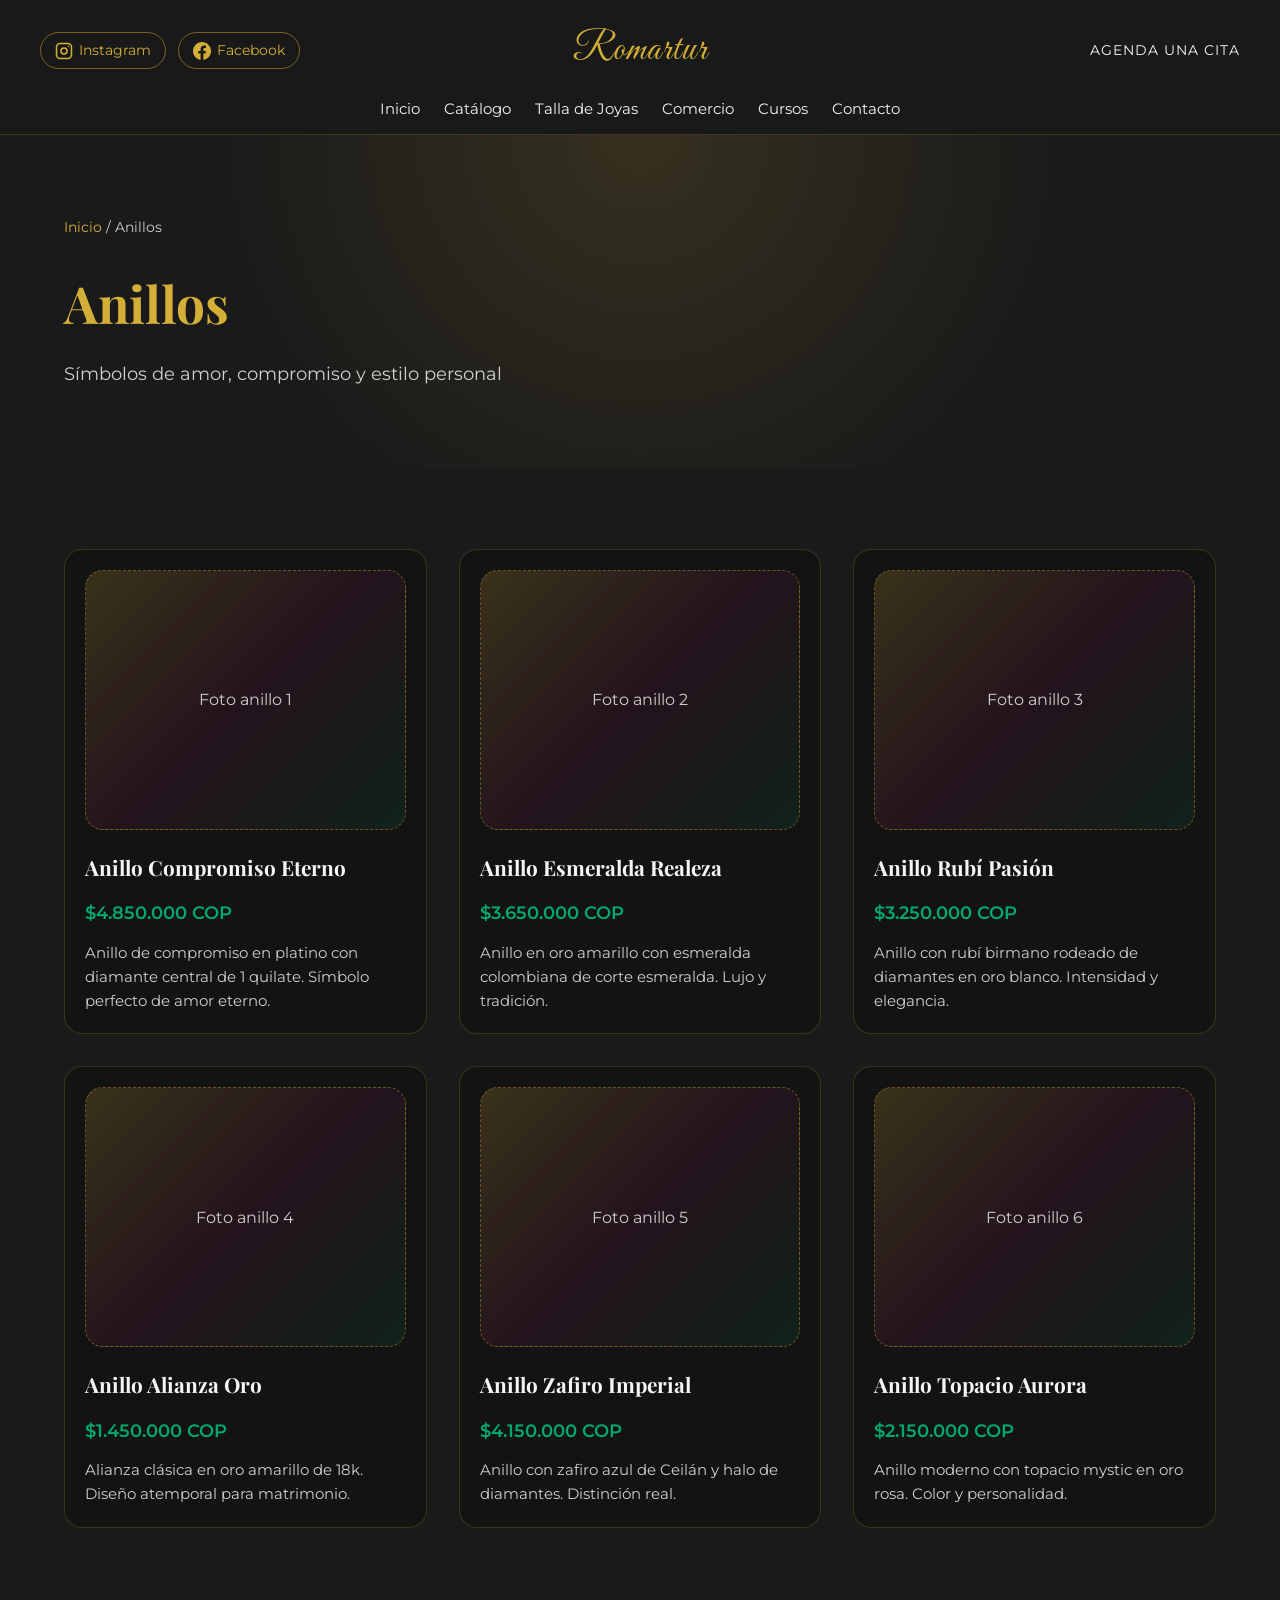
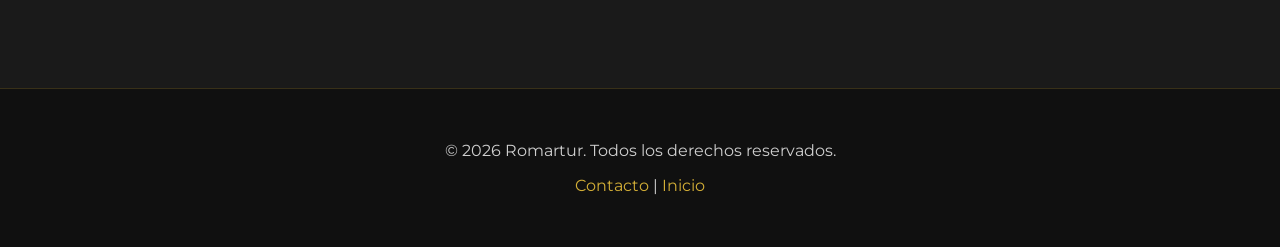
==== anillos.html @ c1fb9db3 "Initial commit: Romartur website with carousel, catalogs, and professional design" ====
<!DOCTYPE html>
<html lang="es">
<head>
  <meta charset="UTF-8" />
  <meta name="viewport" content="width=device-width, initial-scale=1.0" />
  <title>Anillos | Romartur</title>
  <link rel="preconnect" href="https://fonts.googleapis.com" />
  <link rel="preconnect" href="https://fonts.gstatic.com" crossorigin />
  <link
    href="https://fonts.googleapis.com/css2?family=Bebas+Neue&family=Great+Vibes&family=Montserrat:wght@300;400;500;600&family=Playfair+Display:wght@400;500;600;700&display=swap"
    rel="stylesheet"
  />
  <link rel="stylesheet" href="css/styles.css" />
</head>
<body>
  <header class="site-header">
    <div class="container header-content">
      <div class="header-top">
        <div class="header-actions">
          <div class="social-links">
            <a href="https://instagram.com/romartur" target="_blank" rel="noopener" aria-label="Instagram">
              <svg viewBox="0 0 24 24" fill="none" xmlns="http://www.w3.org/2000/svg">
                <rect x="2" y="2" width="20" height="20" rx="5" stroke="currentColor" stroke-width="2"/>
                <circle cx="12" cy="12" r="4" stroke="currentColor" stroke-width="2"/>
                <circle cx="18" cy="6" r="1" fill="currentColor"/>
              </svg>
              <span>Instagram</span>
            </a>
            <a href="https://facebook.com/romartur" target="_blank" rel="noopener" aria-label="Facebook">
              <svg viewBox="0 0 24 24" fill="none" xmlns="http://www.w3.org/2000/svg">
                <path d="M24 12C24 5.37258 18.6274 0 12 0C5.37258 0 0 5.37258 0 12C0 17.9895 4.3882 22.954 10.125 23.8542V15.4688H7.07812V12H10.125V9.35625C10.125 6.34875 11.9166 4.6875 14.6576 4.6875C15.9701 4.6875 17.3438 4.92188 17.3438 4.92188V7.875H15.8306C14.34 7.875 13.875 8.80008 13.875 9.75V12H17.2031L16.6711 15.4688H13.875V23.8542C19.6118 22.954 24 17.9895 24 12Z" fill="currentColor"/>
              </svg>
              <span>Facebook</span>
            </a>
          </div>
        </div>
        <div class="logo"><a href="index.html" style="color: inherit; text-decoration: none;">Romartur</a></div>
        <div class="header-utility">
          <a class="header-link" href="index.html#contacto">Agenda una cita</a>
        </div>
      </div>
      <nav class="nav">
        <button class="nav-toggle" aria-label="Abrir menú">☰</button>
        <ul class="nav-links">
          <li><a href="index.html#inicio">Inicio</a></li>
          <li><a href="index.html#coleccion">Catálogo</a></li>
          <li><a href="index.html#tallas">Talla de Joyas</a></li>
          <li><a href="index.html#comercio">Comercio</a></li>
          <li><a href="index.html#cursos">Cursos</a></li>
          <li><a href="index.html#contacto">Contacto</a></li>
        </ul>
      </nav>
    </div>
  </header>

  <main>
    <section class="section catalog-hero">
      <div class="container">
        <div class="breadcrumb">
          <a href="index.html">Inicio</a> / <span>Anillos</span>
        </div>
        <h1>Anillos</h1>
        <p class="catalog-intro">Símbolos de amor, compromiso y estilo personal</p>
      </div>
    </section>

    <section class="section">
      <div class="container">
        <div class="catalog-grid">
          <article class="catalog-item">
            <div class="catalog-image placeholder">Foto anillo 1</div>
            <div class="catalog-details">
              <h3>Anillo Compromiso Eterno</h3>
              <p class="catalog-price">$4.850.000 COP</p>
              <p class="catalog-legend">Anillo de compromiso en platino con diamante central de 1 quilate. Símbolo perfecto de amor eterno.</p>
            </div>
          </article>

          <article class="catalog-item">
            <div class="catalog-image placeholder">Foto anillo 2</div>
            <div class="catalog-details">
              <h3>Anillo Esmeralda Realeza</h3>
              <p class="catalog-price">$3.650.000 COP</p>
              <p class="catalog-legend">Anillo en oro amarillo con esmeralda colombiana de corte esmeralda. Lujo y tradición.</p>
            </div>
          </article>

          <article class="catalog-item">
            <div class="catalog-image placeholder">Foto anillo 3</div>
            <div class="catalog-details">
              <h3>Anillo Rubí Pasión</h3>
              <p class="catalog-price">$3.250.000 COP</p>
              <p class="catalog-legend">Anillo con rubí birmano rodeado de diamantes en oro blanco. Intensidad y elegancia.</p>
            </div>
          </article>

          <article class="catalog-item">
            <div class="catalog-image placeholder">Foto anillo 4</div>
            <div class="catalog-details">
              <h3>Anillo Alianza Oro</h3>
              <p class="catalog-price">$1.450.000 COP</p>
              <p class="catalog-legend">Alianza clásica en oro amarillo de 18k. Diseño atemporal para matrimonio.</p>
            </div>
          </article>

          <article class="catalog-item">
            <div class="catalog-image placeholder">Foto anillo 5</div>
            <div class="catalog-details">
              <h3>Anillo Zafiro Imperial</h3>
              <p class="catalog-price">$4.150.000 COP</p>
              <p class="catalog-legend">Anillo con zafiro azul de Ceilán y halo de diamantes. Distinción real.</p>
            </div>
          </article>

          <article class="catalog-item">
            <div class="catalog-image placeholder">Foto anillo 6</div>
            <div class="catalog-details">
              <h3>Anillo Topacio Aurora</h3>
              <p class="catalog-price">$2.150.000 COP</p>
              <p class="catalog-legend">Anillo moderno con topacio mystic en oro rosa. Color y personalidad.</p>
            </div>
          </article>
        </div>
      </div>
    </section>
  </main>

  <footer class="site-footer">
    <div class="container">
      <p>&copy; 2026 Romartur. Todos los derechos reservados.</p>
      <p><a href="index.html#contacto">Contacto</a> | <a href="index.html">Inicio</a></p>
    </div>
  </footer>

  <script src="js/main.js"></script>
</body>
</html>
---- css/styles.css ----
:root {
  --gold: #d4af37;
  --black: #1a1a1a;
  --charcoal: #101010;
  --emerald: #00a86b;
  --ruby: #9b1d64;
  --sapphire: #0f52ba;
  --pearl: #f5f5f5;
  --gold-light: rgba(212, 175, 55, 0.2);
  --white: #ffffff;
  --muted: #cfcfcf;
  --max-width: 1200px;
  --radius: 18px;
  --shadow: 0 20px 40px rgba(0, 0, 0, 0.35);
}

* {
  margin: 0;
  padding: 0;
  box-sizing: border-box;
}

body {
  font-family: "Montserrat", sans-serif;
  background: var(--black);
  color: var(--pearl);
  line-height: 1.7;
}

a {
  color: inherit;
  text-decoration: none;
}

img {
  max-width: 100%;
  display: block;
}

.container {
  max-width: var(--max-width);
  margin: 0 auto;
  padding: 0 24px;
}

.site-header {
  position: sticky;
  top: 0;
  z-index: 1000;
  background: rgba(26, 26, 26, 0.9);
  backdrop-filter: blur(10px);
  border-bottom: 1px solid rgba(212, 175, 55, 0.2);
}

.header-content {
  display: flex;
  flex-direction: column;
  align-items: stretch;
  padding: 18px 0 12px;
  gap: 12px;
}

.header-top {
  display: grid;
  grid-template-columns: 1fr auto 1fr;
  align-items: center;
  gap: 12px;
}

.header-actions {
  display: flex;
  align-items: center;
  gap: 16px;
}

.header-utility {
  display: flex;
  justify-content: flex-end;
}

.header-link {
  font-size: 0.85rem;
  letter-spacing: 1px;
  text-transform: uppercase;
  color: var(--pearl);
  border-bottom: 1px solid transparent;
  transition: color 0.3s, border-color 0.3s;
}

.header-link:hover {
  color: var(--gold);
  border-color: var(--gold);
}

.social-links {
  display: flex;
  gap: 12px;
  flex-wrap: wrap;
}

.social-links a {
  display: flex;
  align-items: center;
  gap: 6px;
  padding: 6px 14px;
  border-radius: 20px;
  border: 1px solid rgba(212, 175, 55, 0.5);
  color: var(--gold);
  font-size: 0.85rem;
  transition: background 0.3s, color 0.3s, transform 0.3s;
}

.social-links a svg {
  width: 18px;
  height: 18px;
}

.social-links a:hover {
  background: var(--gold);
  color: var(--black);
  transform: translateY(-2px);
}

.logo {
  font-family: "Great Vibes", cursive;
  font-size: 2.4rem;
  letter-spacing: 1px;
  color: var(--gold);
  text-align: center;
}

.nav {
  position: relative;
}

.nav-toggle {
  display: none;
  background: none;
  border: 1px solid var(--gold);
  color: var(--gold);
  padding: 6px 12px;
  border-radius: 8px;
  font-size: 1.2rem;
}

@media (max-width: 980px) {
  .header-top {
    grid-template-columns: 1fr;
    text-align: center;
  }

  .header-actions,
  .header-utility {
    justify-content: center;
  }
}

.nav-links {
  list-style: none;
  display: flex;
  gap: 24px;
  align-items: center;
  justify-content: center;
  flex-wrap: wrap;
}

.nav-links a {
  font-size: 0.95rem;
  color: var(--pearl);
  transition: color 0.3s;
  font-family: "Montserrat", sans-serif;
}

.nav-links a:hover {
  color: var(--gold);
}

.hero {
  padding: 90px 0;
  background: radial-gradient(circle at top left, rgba(212, 175, 55, 0.2), transparent 60%),
    radial-gradient(circle at 70% 30%, rgba(155, 29, 100, 0.18), transparent 55%),
    radial-gradient(circle at bottom right, rgba(0, 168, 107, 0.15), transparent 65%);
}

.hero-content {
  display: grid;
  grid-template-columns: repeat(auto-fit, minmax(280px, 1fr));
  gap: 40px;
  align-items: center;
}

.hero-text h1 {
  font-family: "Playfair Display", serif;
  font-size: clamp(2.6rem, 3.2vw, 3.8rem);
  margin-bottom: 16px;
}

h2,
h3 {
  font-family: "Playfair Display", serif;
}

.eyebrow {
  text-transform: uppercase;
  color: var(--gold);
  letter-spacing: 5px;
  font-size: 0.85rem;
  font-weight: 600;
  margin-bottom: 12px;
}

.hero-actions {
  margin-top: 24px;
  display: flex;
  flex-wrap: wrap;
  gap: 16px;
}

.hero-note {
  margin-top: 16px;
  color: var(--muted);
  font-size: 0.95rem;
}

.product-card h3 {
  font-size: 1.2rem;
}

.carousel {
  position: relative;
  overflow: hidden;
  border-radius: var(--radius);
  aspect-ratio: 4 / 3;
}

.carousel-track {
  display: flex;
  transition: transform 0.5s ease-in-out;
  height: 100%;
}

.carousel-slide {
  min-width: 100%;
  height: 100%;
  display: none;
}

.carousel-slide.active {
  display: flex;
}

.carousel-btn {
  position: absolute;
  top: 50%;
  transform: translateY(-50%);
  background: rgba(212, 175, 55, 0.9);
  color: var(--black);
  border: none;
  font-size: 2.5rem;
  padding: 8px 16px;
  cursor: pointer;
  transition: background 0.3s, transform 0.3s;
  border-radius: 6px;
  z-index: 10;
}

.carousel-btn:hover {
  background: var(--gold);
  transform: translateY(-50%) scale(1.1);
}

.carousel-prev {
  left: 12px;
}

.carousel-next {
  right: 12px;
}

.carousel-indicators {
  position: absolute;
  bottom: 16px;
  left: 50%;
  transform: translateX(-50%);
  display: flex;
  gap: 10px;
  z-index: 10;
}

.indicator {
  width: 12px;
  height: 12px;
  border-radius: 50%;
  background: rgba(245, 245, 245, 0.5);
  cursor: pointer;
  transition: background 0.3s, transform 0.3s;
}

.indicator.active {
  background: var(--gold);
  transform: scale(1.3);
}

.indicator:hover {
  background: rgba(212, 175, 55, 0.8);
}

.featured-section {
  background: var(--black);
  padding: 80px 0;
}

.section-header.centered {
  text-align: center;
  margin-bottom: 60px;
}

.section-header.centered h2 {
  font-family: "Playfair Display", serif;
  font-size: clamp(2.2rem, 3vw, 3rem);
  margin-bottom: 20px;
  color: var(--pearl);
}

.divider {
  width: 120px;
  height: 2px;
  background: var(--gold);
  margin: 0 auto;
}

.categories-grid {
  display: grid;
  grid-template-columns: repeat(auto-fit, minmax(140px, 1fr));
  gap: 40px;
  max-width: 900px;
  margin: 0 auto;
}

.category-item {
  display: flex;
  flex-direction: column;
  align-items: center;
  gap: 16px;
  transition: transform 0.3s;
  text-decoration: none;
  color: inherit;
}

.category-item:hover {
  transform: translateY(-6px);
}

.catalog-hero {
  padding: 60px 0 40px;
  background: radial-gradient(circle at top center, rgba(212, 175, 55, 0.15), transparent 60%);
}

.breadcrumb {
  font-size: 0.9rem;
  margin-bottom: 20px;
  color: var(--muted);
}

.breadcrumb a {
  color: var(--gold);
  text-decoration: none;
  transition: color 0.3s;
}

.breadcrumb a:hover {
  color: var(--pearl);
}

.catalog-hero h1 {
  font-family: "Playfair Display", serif;
  font-size: clamp(2.5rem, 4vw, 3.5rem);
  margin-bottom: 12px;
  color: var(--gold);
}

.catalog-intro {
  font-size: 1.1rem;
  color: var(--muted);
}

.catalog-grid {
  display: grid;
  grid-template-columns: repeat(auto-fill, minmax(280px, 1fr));
  gap: 32px;
}

.catalog-item {
  display: grid;
  gap: 20px;
  padding: 20px;
  border-radius: var(--radius);
  border: 1px solid rgba(212, 175, 55, 0.2);
  background: rgba(16, 16, 16, 0.6);
  transition: transform 0.3s, border-color 0.3s, box-shadow 0.3s;
}

.catalog-item:hover {
  transform: translateY(-6px);
  border-color: rgba(212, 175, 55, 0.5);
  box-shadow: var(--shadow);
}

.catalog-image {
  min-height: 280px;
  border-radius: 12px;
}

.catalog-details {
  display: grid;
  gap: 12px;
}

.catalog-details h3 {
  font-size: 1.3rem;
  color: var(--pearl);
}

.catalog-price {
  font-size: 1.15rem;
  font-weight: 600;
  color: var(--emerald);
}

.catalog-legend {
  font-size: 0.95rem;
  line-height: 1.6;
  color: var(--muted);
}

.site-footer {
  background: var(--charcoal);
  padding: 40px 0;
  text-align: center;
  border-top: 1px solid rgba(212, 175, 55, 0.2);
  margin-top: 80px;
}

.site-footer p {
  margin: 8px 0;
  color: var(--muted);
}

.site-footer a {
  color: var(--gold);
  text-decoration: none;
  transition: color 0.3s;
}

.site-footer a:hover {
  color: var(--pearl);
}

.category-icon {
  width: 100px;
  height: 100px;
  display: flex;
  align-items: center;
  justify-content: center;
  background: linear-gradient(135deg, rgba(212, 175, 55, 0.15), rgba(155, 29, 100, 0.1), rgba(0, 168, 107, 0.08));
  border-radius: 50%;
  border: 1px solid rgba(212, 175, 55, 0.3);
  transition: background 0.3s, border-color 0.3s;
}

.category-icon svg {
  width: 60%;
  height: 60%;
  color: var(--gold);
  transition: color 0.3s, transform 0.3s;
}

.category-item:hover .category-icon {
  background: linear-gradient(135deg, rgba(212, 175, 55, 0.25), rgba(155, 29, 100, 0.2));
  border-color: rgba(212, 175, 55, 0.6);
}

.category-item:hover .category-icon svg {
  color: var(--pearl);
  transform: scale(1.1);
}

.category-name {
  font-size: 0.85rem;
  letter-spacing: 3px;
  color: var(--pearl);
  text-align: center;
  font-weight: 500;
}

.btn {
  padding: 12px 28px;
  border-radius: 30px;
  font-weight: 600;
  display: inline-block;
  transition: transform 0.3s, box-shadow 0.3s, background 0.3s;
  font-family: "Montserrat", sans-serif;
}

.btn-primary {
  background: linear-gradient(135deg, var(--emerald), #00c578);
  color: var(--black);
  box-shadow: 0 10px 25px rgba(0, 168, 107, 0.35);
}

.btn-primary:hover {
  background: linear-gradient(135deg, #00c578, var(--emerald));
  box-shadow: 0 14px 30px rgba(0, 168, 107, 0.45);
}

.btn-secondary {
  border: 2px solid var(--gold);
  color: var(--gold);
  background: transparent;
}

.btn-secondary:hover {
  background: var(--gold);
  color: var(--black);
  box-shadow: 0 10px 25px rgba(212, 175, 55, 0.35);
}

.btn:hover {
  transform: translateY(-2px);
}

.section {
  padding: 80px 0;
}

.section.dark {
  background: linear-gradient(135deg, rgba(15, 82, 186, 0.08), transparent),
    var(--charcoal);
  border-top: 1px solid rgba(212, 175, 55, 0.08);
  border-bottom: 1px solid rgba(212, 175, 55, 0.08);
}

.section-header {
  margin-bottom: 40px;
}

.section-header h2 {
  font-family: "Playfair Display", serif;
  font-size: clamp(2rem, 2.6vw, 2.8rem);
  margin-bottom: 12px;
}

.section-header p {
  color: var(--muted);
  max-width: 620px;
}

.section-header p strong {
  color: var(--gold);
}

.grid {
  display: grid;
  gap: 20px;
}

.cards {
  grid-template-columns: repeat(auto-fit, minmax(180px, 1fr));
}

.card {
  height: 200px;
  border-radius: var(--radius);
  border: 1px solid rgba(212, 175, 55, 0.35);
  box-shadow: var(--shadow);
}

.placeholder {
  display: flex;
  align-items: center;
  justify-content: center;
  color: var(--muted);
  background: linear-gradient(135deg, rgba(212, 175, 55, 0.2), rgba(155, 29, 100, 0.12), rgba(0, 168, 107, 0.1));
  border-radius: var(--radius);
  border: 1px dashed rgba(212, 175, 55, 0.4);
  min-height: 260px;
  text-align: center;
  padding: 20px;
}

.split {
  display: grid;
  grid-template-columns: repeat(auto-fit, minmax(280px, 1fr));
  gap: 40px;
  align-items: center;
}

.list {
  margin-top: 20px;
  list-style: none;
  display: grid;
  gap: 12px;
}

.list li::before {
  content: "✦";
  color: var(--gold);
  margin-right: 10px;
}

.tall-placeholder,
.commerce-placeholder {
  min-height: 320px;
}

.stats {
  margin-top: 24px;
  display: grid;
  gap: 16px;
  grid-template-columns: repeat(auto-fit, minmax(140px, 1fr));
}

.stats h3 {
  font-size: 1.8rem;
  color: var(--sapphire);
}

.course-cards {
  grid-template-columns: repeat(auto-fit, minmax(220px, 1fr));
}

.product-grid {
  grid-template-columns: repeat(auto-fit, minmax(220px, 1fr));
}

.product-card {
  display: grid;
  gap: 16px;
  padding: 18px;
  border-radius: var(--radius);
  border: 1px solid rgba(212, 175, 55, 0.2);
  background: rgba(16, 16, 16, 0.7);
  box-shadow: var(--shadow);
  transition: transform 0.3s, border-color 0.3s;
}

.product-card:hover {
  transform: translateY(-4px);
  border-color: rgba(212, 175, 55, 0.6);
}

.product-image {
  min-height: 220px;
}

.product-info {
  display: grid;
  gap: 6px;
}

.product-type {
  font-size: 0.8rem;
  letter-spacing: 2px;
  text-transform: uppercase;
  background: linear-gradient(90deg, var(--ruby), var(--sapphire));
  -webkit-background-clip: text;
  -webkit-text-fill-color: transparent;
  background-clip: text;
}

.product-price {
  font-size: 1.05rem;
  color: var(--emerald);
  font-weight: 600;
}

.course {
  padding: 24px;
  border-radius: var(--radius);
  border: 1px solid rgba(212, 175, 55, 0.2);
  background: rgba(16, 16, 16, 0.7);
  box-shadow: var(--shadow);
}

.contact {
  display: grid;
  grid-template-columns: repeat(auto-fit, minmax(260px, 1fr));
  gap: 40px;
  align-items: start;
}

.contact-form {
  display: grid;
  gap: 16px;
}

.form-status {
  color: var(--gold-light);
  font-size: 0.9rem;
}

.contact-form input,
.contact-form textarea {
  background: rgba(16, 16, 16, 0.6);
  border: 1px solid rgba(212, 175, 55, 0.3);
  border-radius: 10px;
  padding: 12px 16px;
  color: var(--pearl);
}

.contact-form input:focus,
.contact-form textarea:focus {
  outline: 1px solid var(--gold);
}

.site-footer {
  padding: 40px 0;
  border-top: 1px solid rgba(212, 175, 55, 0.2);
}

.footer-content {
  display: grid;
  grid-template-columns: repeat(auto-fit, minmax(240px, 1fr));
  gap: 20px;
}

@media (max-width: 768px) {
  .nav-toggle {
    display: inline-flex;
  }

  .nav-links {
    position: absolute;
    right: 0;
    top: 120%;
    background: var(--charcoal);
    flex-direction: column;
    padding: 20px;
    border-radius: 12px;
    border: 1px solid rgba(212, 175, 55, 0.3);
    display: none;
  }

  .nav-links.active {
    display: flex;
  }
}
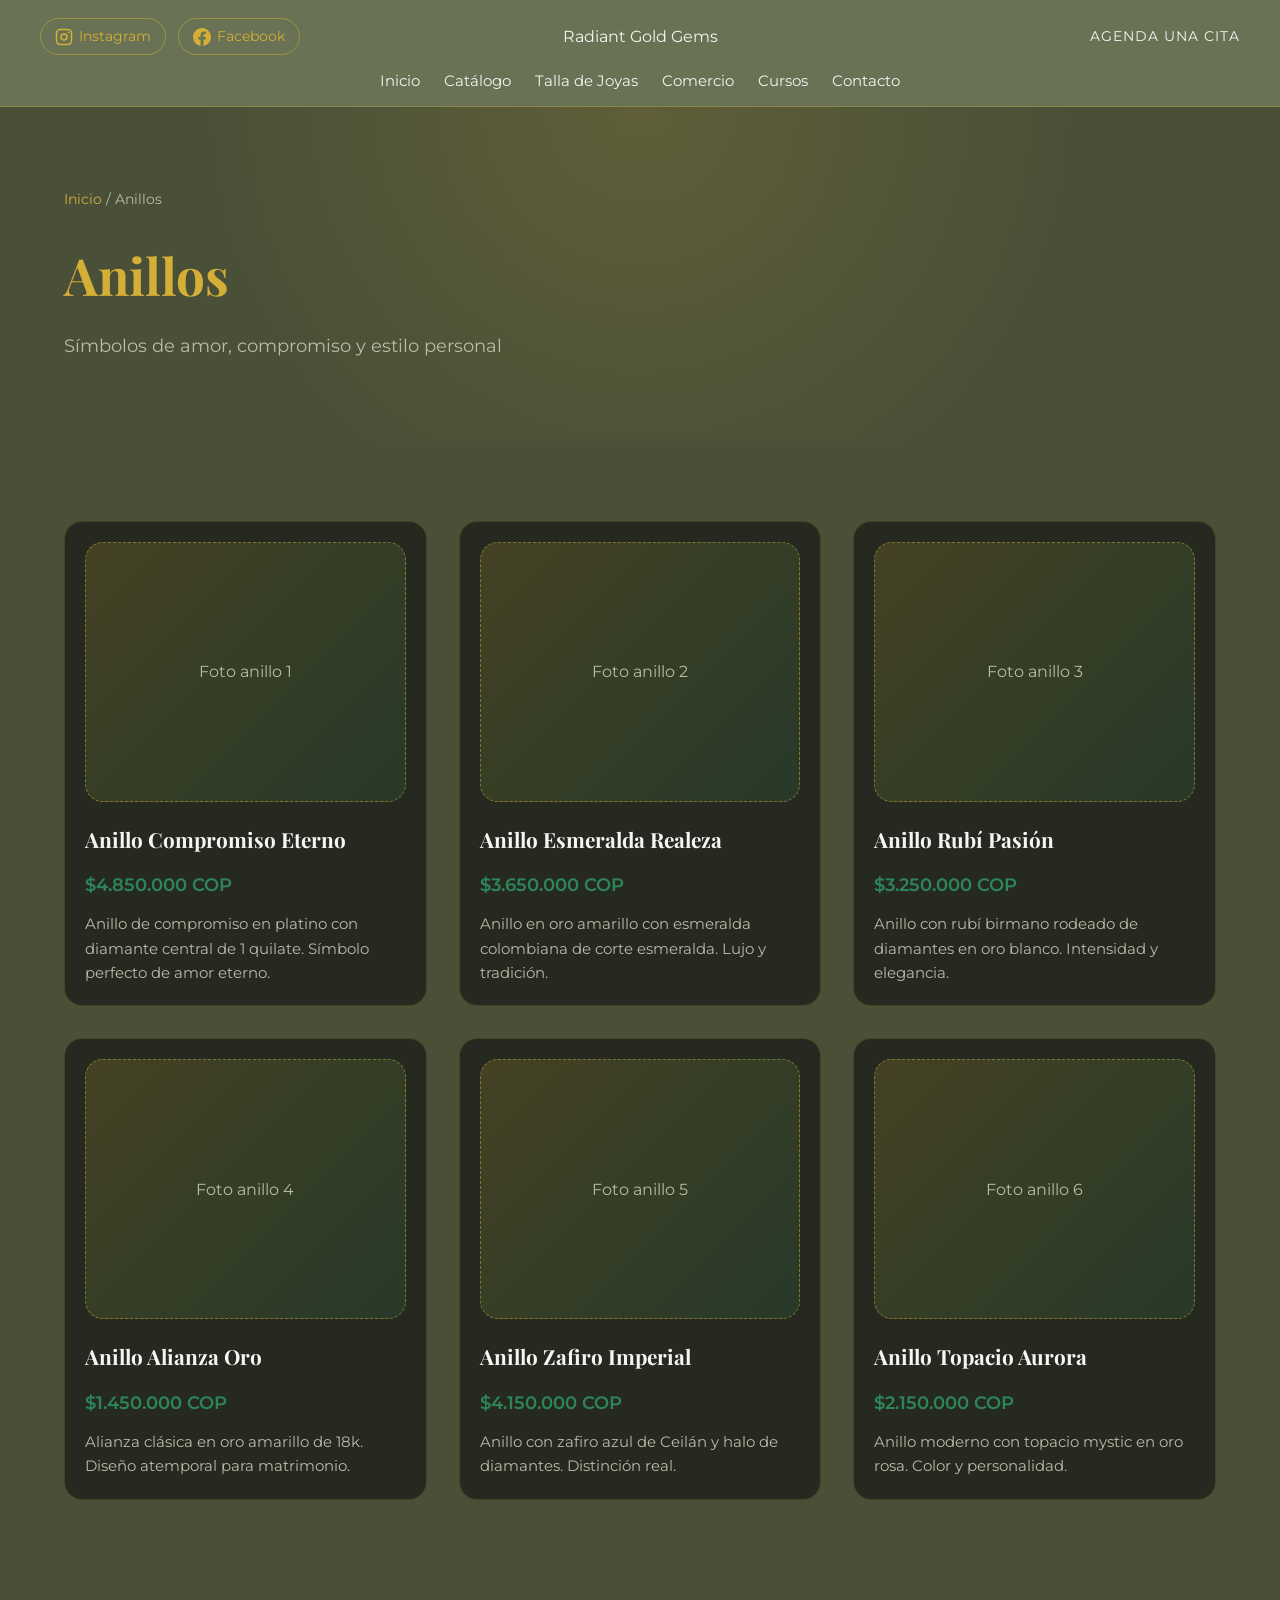
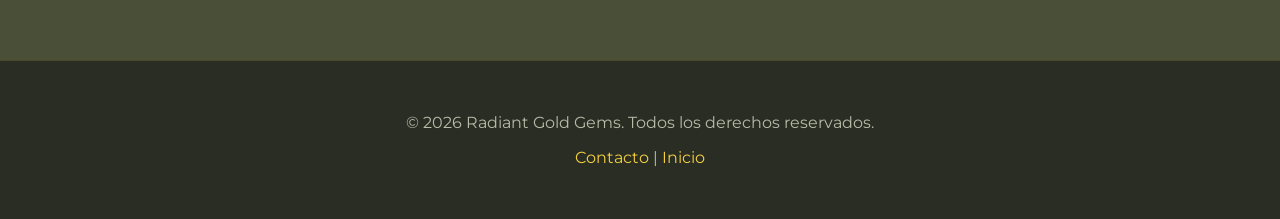
==== commit 71420d02: "Update brand name and WhatsApp contact" ====
--- a/anillos.html
+++ b/anillos.html
@@ -3,7 +3,7 @@
 <head>
   <meta charset="UTF-8" />
   <meta name="viewport" content="width=device-width, initial-scale=1.0" />
-  <title>Anillos | Romartur</title>
+  <title>Anillos | Radiant Gold Gems</title>
   <link rel="preconnect" href="https://fonts.googleapis.com" />
   <link rel="preconnect" href="https://fonts.gstatic.com" crossorigin />
   <link
@@ -34,7 +34,7 @@
             </a>
           </div>
         </div>
-        <div class="logo"><a href="index.html" style="color: inherit; text-decoration: none;">Romartur</a></div>
+        <div class="logo"><a href="index.html" style="color: inherit; text-decoration: none;">Radiant Gold Gems</a></div>
         <div class="header-utility">
           <a class="header-link" href="index.html#contacto">Agenda una cita</a>
         </div>
@@ -127,7 +127,7 @@
 
   <footer class="site-footer">
     <div class="container">
-      <p>&copy; 2026 Romartur. Todos los derechos reservados.</p>
+      <p>&copy; 2026 Radiant Gold Gems. Todos los derechos reservados.</p>
       <p><a href="index.html#contacto">Contacto</a> | <a href="index.html">Inicio</a></p>
     </div>
   </footer>
--- a/css/styles.css
+++ b/css/styles.css
@@ -1,14 +1,17 @@
 :root {
   --gold: #d4af37;
+  --gold-bright: #f4d03f;
+  --olive: #6B7456;
+  --olive-dark: #4a5038;
+  --olive-light: #8a9370;
+  --emerald: #2d8659;
+  --emerald-bright: #3da872;
   --black: #1a1a1a;
-  --charcoal: #101010;
-  --emerald: #00a86b;
-  --ruby: #9b1d64;
-  --sapphire: #0f52ba;
+  --charcoal: #2a2d24;
   --pearl: #f5f5f5;
   --gold-light: rgba(212, 175, 55, 0.2);
   --white: #ffffff;
-  --muted: #cfcfcf;
+  --muted: #b8bba8;
   --max-width: 1200px;
   --radius: 18px;
   --shadow: 0 20px 40px rgba(0, 0, 0, 0.35);
@@ -20,9 +23,19 @@
   box-sizing: border-box;
 }
 
+html {
+  scroll-behavior: smooth;
+}
+
+@media (prefers-reduced-motion: reduce) {
+  html {
+    scroll-behavior: auto;
+  }
+}
+
 body {
   font-family: "Montserrat", sans-serif;
-  background: var(--black);
+  background: var(--olive-dark);
   color: var(--pearl);
   line-height: 1.7;
 }
@@ -47,9 +60,9 @@
   position: sticky;
   top: 0;
   z-index: 1000;
-  background: rgba(26, 26, 26, 0.9);
+  background: rgba(107, 116, 86, 0.95);
   backdrop-filter: blur(10px);
-  border-bottom: 1px solid rgba(212, 175, 55, 0.2);
+  border-bottom: 1px solid rgba(212, 175, 55, 0.3);
 }
 
 .header-content {
@@ -122,11 +135,35 @@
 }
 
 .logo {
+  display: flex;
+  align-items: center;
+  justify-content: center;
+  gap: 8px;
+  text-align: center;
+}
+
+.logo-diamond {
+  width: 28px;
+  height: 28px;
+}
+
+.logo-text {
+  font-size: 1.8rem;
+  letter-spacing: 2px;
+  color: var(--gold-bright);
+  font-weight: 600;
+}
+
+.logo-r {
   font-family: "Great Vibes", cursive;
   font-size: 2.4rem;
-  letter-spacing: 1px;
-  color: var(--gold);
-  text-align: center;
+  margin-right: -4px;
+}
+
+.logo-rest {
+  font-family: "Playfair Display", serif;
+  font-weight: 700;
+  letter-spacing: 3px;
 }
 
 .nav {
@@ -177,9 +214,9 @@
 
 .hero {
   padding: 90px 0;
-  background: radial-gradient(circle at top left, rgba(212, 175, 55, 0.2), transparent 60%),
-    radial-gradient(circle at 70% 30%, rgba(155, 29, 100, 0.18), transparent 55%),
-    radial-gradient(circle at bottom right, rgba(0, 168, 107, 0.15), transparent 65%);
+  background: radial-gradient(circle at top left, rgba(244, 208, 63, 0.15), transparent 60%),
+    radial-gradient(circle at 70% 30%, rgba(45, 134, 89, 0.18), transparent 55%),
+    linear-gradient(135deg, rgba(107, 116, 86, 0.3), transparent);
 }
 
 .hero-content {
@@ -220,6 +257,16 @@
   margin-top: 16px;
   color: var(--muted);
   font-size: 0.95rem;
+}
+
+.hero-trust {
+  margin-top: 20px;
+  color: var(--gold-bright);
+  font-size: 0.85rem;
+  text-align: center;
+  font-weight: 500;
+  letter-spacing: 1px;
+  opacity: 0.9;
 }
 
 .product-card h3 {
@@ -462,9 +509,9 @@
   display: flex;
   align-items: center;
   justify-content: center;
-  background: linear-gradient(135deg, rgba(212, 175, 55, 0.15), rgba(155, 29, 100, 0.1), rgba(0, 168, 107, 0.08));
+  background: linear-gradient(135deg, rgba(244, 208, 63, 0.2), rgba(45, 134, 89, 0.15));
   border-radius: 50%;
-  border: 1px solid rgba(212, 175, 55, 0.3);
+  border: 1px solid rgba(244, 208, 63, 0.35);
   transition: background 0.3s, border-color 0.3s;
 }
 
@@ -476,8 +523,8 @@
 }
 
 .category-item:hover .category-icon {
-  background: linear-gradient(135deg, rgba(212, 175, 55, 0.25), rgba(155, 29, 100, 0.2));
-  border-color: rgba(212, 175, 55, 0.6);
+  background: linear-gradient(135deg, rgba(244, 208, 63, 0.3), rgba(45, 134, 89, 0.25));
+  border-color: rgba(244, 208, 63, 0.7);
 }
 
 .category-item:hover .category-icon svg {
@@ -503,26 +550,28 @@
 }
 
 .btn-primary {
-  background: linear-gradient(135deg, var(--emerald), #00c578);
-  color: var(--black);
-  box-shadow: 0 10px 25px rgba(0, 168, 107, 0.35);
+  background: linear-gradient(135deg, var(--emerald-bright), var(--emerald));
+  color: var(--white);
+  box-shadow: 0 10px 25px rgba(45, 134, 89, 0.35);
 }
 
 .btn-primary:hover {
-  background: linear-gradient(135deg, #00c578, var(--emerald));
-  box-shadow: 0 14px 30px rgba(0, 168, 107, 0.45);
+  background: linear-gradient(135deg, var(--emerald), var(--emerald-bright));
+  box-shadow: 0 14px 30px rgba(45, 134, 89, 0.45);
+  transform: translateY(-2px);
 }
 
 .btn-secondary {
-  border: 2px solid var(--gold);
-  color: var(--gold);
+  border: 2px solid var(--gold-bright);
+  color: var(--gold-bright);
   background: transparent;
 }
 
 .btn-secondary:hover {
-  background: var(--gold);
-  color: var(--black);
-  box-shadow: 0 10px 25px rgba(212, 175, 55, 0.35);
+  background: var(--gold-bright);
+  color: var(--olive-dark);
+  box-shadow: 0 10px 25px rgba(244, 208, 63, 0.35);
+  transform: translateY(-2px);
 }
 
 .btn:hover {
@@ -534,10 +583,10 @@
 }
 
 .section.dark {
-  background: linear-gradient(135deg, rgba(15, 82, 186, 0.08), transparent),
-    var(--charcoal);
-  border-top: 1px solid rgba(212, 175, 55, 0.08);
-  border-bottom: 1px solid rgba(212, 175, 55, 0.08);
+  background: linear-gradient(135deg, rgba(45, 134, 89, 0.12), transparent),
+    var(--olive);
+  border-top: 1px solid rgba(244, 208, 63, 0.15);
+  border-bottom: 1px solid rgba(244, 208, 63, 0.15);
 }
 
 .section-header {
@@ -580,9 +629,9 @@
   align-items: center;
   justify-content: center;
   color: var(--muted);
-  background: linear-gradient(135deg, rgba(212, 175, 55, 0.2), rgba(155, 29, 100, 0.12), rgba(0, 168, 107, 0.1));
+  background: linear-gradient(135deg, rgba(244, 208, 63, 0.15), rgba(45, 134, 89, 0.18));
   border-radius: var(--radius);
-  border: 1px dashed rgba(212, 175, 55, 0.4);
+  border: 1px dashed rgba(244, 208, 63, 0.4);
   min-height: 260px;
   text-align: center;
   padding: 20px;
@@ -638,15 +687,15 @@
   gap: 16px;
   padding: 18px;
   border-radius: var(--radius);
-  border: 1px solid rgba(212, 175, 55, 0.2);
-  background: rgba(16, 16, 16, 0.7);
+  border: 1px solid rgba(244, 208, 63, 0.25);
+  background: rgba(74, 80, 56, 0.6);
   box-shadow: var(--shadow);
   transition: transform 0.3s, border-color 0.3s;
 }
 
 .product-card:hover {
   transform: translateY(-4px);
-  border-color: rgba(212, 175, 55, 0.6);
+  border-color: rgba(244, 208, 63, 0.7);
 }
 
 .product-image {
@@ -662,23 +711,20 @@
   font-size: 0.8rem;
   letter-spacing: 2px;
   text-transform: uppercase;
-  background: linear-gradient(90deg, var(--ruby), var(--sapphire));
-  -webkit-background-clip: text;
-  -webkit-text-fill-color: transparent;
-  background-clip: text;
+  color: var(--emerald-bright);
 }
 
 .product-price {
   font-size: 1.05rem;
-  color: var(--emerald);
+  color: var(--gold-bright);
   font-weight: 600;
 }
 
 .course {
   padding: 24px;
   border-radius: var(--radius);
-  border: 1px solid rgba(212, 175, 55, 0.2);
-  background: rgba(16, 16, 16, 0.7);
+  border: 1px solid rgba(244, 208, 63, 0.25);
+  background: rgba(74, 80, 56, 0.6);
   box-shadow: var(--shadow);
 }
 
@@ -699,13 +745,115 @@
   font-size: 0.9rem;
 }
 
+.contact-info {
+  margin-top: 20px;
+  padding: 16px;
+  border-left: 3px solid var(--gold-bright);
+  background: rgba(74, 80, 56, 0.3);
+  border-radius: 8px;
+}
+
+.contact-info p {
+  margin: 8px 0;
+  font-size: 0.95rem;
+}
+
+.contact-info a {
+  color: var(--gold-bright);
+  text-decoration: none;
+  transition: color 0.3s;
+}
+
+.contact-info a:hover {
+  color: var(--emerald-bright);
+  text-decoration: underline;
+}
+
+.site-footer a {
+  color: var(--gold-bright);
+  text-decoration: none;
+  transition: color 0.3s;
+}
+
+.site-footer a:hover {
+  color: var(--emerald-bright);
+}
+
+.map-container {
+  margin-top: 24px;
+  border-radius: var(--radius);
+  overflow: hidden;
+  border: 2px solid rgba(244, 208, 63, 0.3);
+  box-shadow: var(--shadow);
+}
+
+.map-container iframe {
+  display: block;
+}
+
+.whatsapp-float {
+  position: fixed;
+  bottom: 24px;
+  right: 24px;
+  width: 60px;
+  height: 60px;
+  background: #25D366;
+  border-radius: 50%;
+  display: flex;
+  align-items: center;
+  justify-content: center;
+  box-shadow: 0 4px 12px rgba(37, 211, 102, 0.4);
+  z-index: 9999;
+  transition: transform 0.3s, box-shadow 0.3s;
+  animation: pulse-whatsapp 2s infinite;
+  will-change: transform;
+}
+
+.whatsapp-float:hover {
+  transform: scale(1.1);
+  box-shadow: 0 6px 20px rgba(37, 211, 102, 0.6);
+}
+
+.whatsapp-float svg {
+  width: 36px;
+  height: 36px;
+}
+
+@keyframes pulse-whatsapp {
+  0%, 100% {
+    box-shadow: 0 4px 12px rgba(37, 211, 102, 0.4);
+  }
+  50% {
+    box-shadow: 0 4px 20px rgba(37, 211, 102, 0.7);
+  }
+}
+
+@media (prefers-reduced-motion: reduce) {
+  .whatsapp-float {
+    animation: none;
+  }
+  
+  * {
+    animation-duration: 0.01ms !important;
+    animation-iteration-count: 1 !important;
+    transition-duration: 0.01ms !important;
+  }
+}
+
 .contact-form input,
 .contact-form textarea {
-  background: rgba(16, 16, 16, 0.6);
-  border: 1px solid rgba(212, 175, 55, 0.3);
+  background: rgba(74, 80, 56, 0.5);
+  border: 1px solid rgba(244, 208, 63, 0.35);
   border-radius: 10px;
   padding: 12px 16px;
   color: var(--pearl);
+}
+
+.contact-form input:focus,
+.contact-form textarea:focus {
+  outline: none;
+  border-color: var(--gold-bright);
+  box-shadow: 0 0 0 3px rgba(244, 208, 63, 0.15);
 }
 
 .contact-form input:focus,
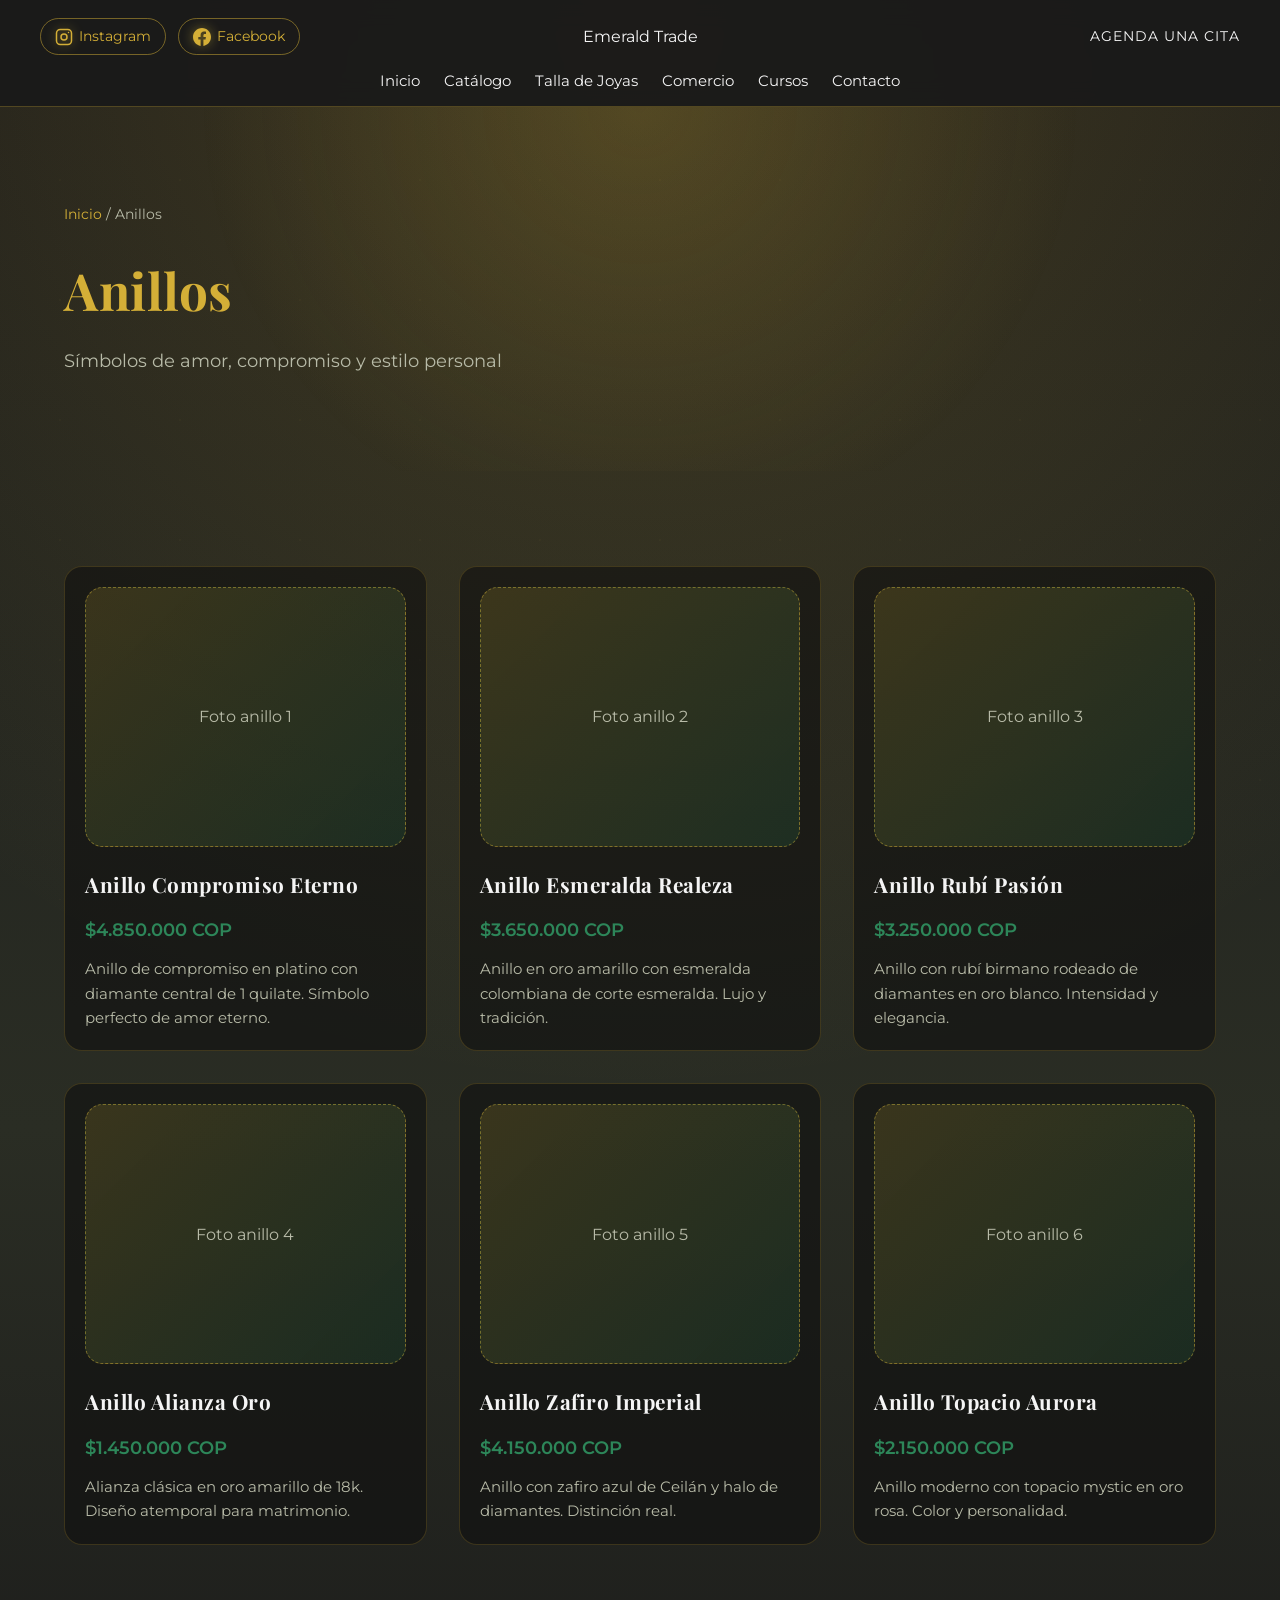
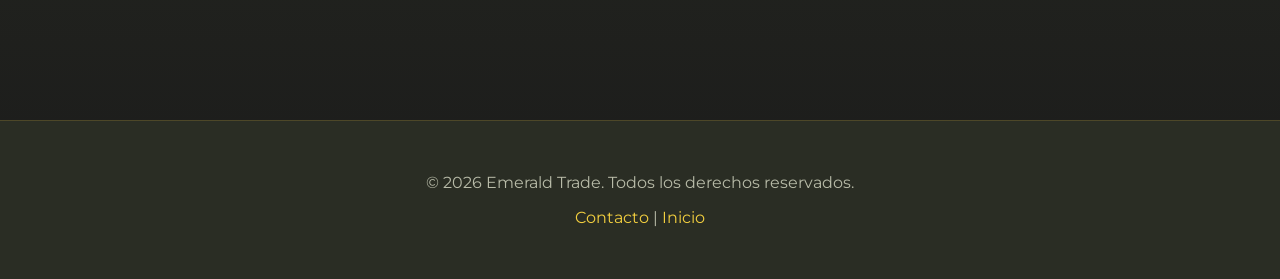
==== commit 738dfec4: "Rename to Emerald Trade and add glow effects" ====
--- a/anillos.html
+++ b/anillos.html
@@ -3,7 +3,7 @@
 <head>
   <meta charset="UTF-8" />
   <meta name="viewport" content="width=device-width, initial-scale=1.0" />
-  <title>Anillos | Radiant Gold Gems</title>
+  <title>Anillos | Emerald Trade</title>
   <link rel="preconnect" href="https://fonts.googleapis.com" />
   <link rel="preconnect" href="https://fonts.gstatic.com" crossorigin />
   <link
@@ -34,7 +34,7 @@
             </a>
           </div>
         </div>
-        <div class="logo"><a href="index.html" style="color: inherit; text-decoration: none;">Radiant Gold Gems</a></div>
+        <div class="logo"><a href="index.html" style="color: inherit; text-decoration: none;">Emerald Trade</a></div>
         <div class="header-utility">
           <a class="header-link" href="index.html#contacto">Agenda una cita</a>
         </div>
@@ -127,7 +127,7 @@
 
   <footer class="site-footer">
     <div class="container">
-      <p>&copy; 2026 Radiant Gold Gems. Todos los derechos reservados.</p>
+      <p>&copy; 2026 Emerald Trade. Todos los derechos reservados.</p>
       <p><a href="index.html#contacto">Contacto</a> | <a href="index.html">Inicio</a></p>
     </div>
   </footer>
--- a/css/styles.css
+++ b/css/styles.css
@@ -17,6 +17,8 @@
   --shadow: 0 20px 40px rgba(0, 0, 0, 0.35);
 }
 
+@import url("https://fonts.googleapis.com/css2?family=Montserrat:wght@300;400;500;600;700&family=Playfair+Display:wght@400;600;700&family=Cormorant+Garamond:wght@400;500;600;700&display=swap");
+
 * {
   margin: 0;
   padding: 0;
@@ -35,9 +37,48 @@
 
 body {
   font-family: "Montserrat", sans-serif;
-  background: var(--olive-dark);
+  background: radial-gradient(circle at top, rgba(212, 175, 55, 0.2), transparent 55%),
+    linear-gradient(180deg, #1a1a1a 0%, #2a2d24 60%, #1a1a1a 100%);
   color: var(--pearl);
   line-height: 1.7;
+  position: relative;
+}
+
+body::before {
+  content: "";
+  position: fixed;
+  inset: 0;
+  background-image: radial-gradient(circle, rgba(244, 208, 63, 0.08) 1px, transparent 1px);
+  background-size: 120px 120px;
+  opacity: 0.35;
+  pointer-events: none;
+  z-index: -1;
+}
+
+h1, h2, h3, h4 {
+  font-family: "Cormorant Garamond", "Playfair Display", serif;
+  letter-spacing: 0.5px;
+}
+
+@media (prefers-reduced-motion: no-preference) {
+  .hero-text,
+  .luxury-card,
+  .product-card,
+  .gallery-item,
+  .testimonial-card {
+    animation: fadeUp 0.9s ease forwards;
+  }
+}
+
+@keyframes fadeUp {
+  from {
+    opacity: 0;
+    transform: translateY(18px);
+  }
+  to {
+    opacity: 1;
+    transform: translateY(0);
+  }
 }
 
 a {
@@ -60,8 +101,8 @@
   position: sticky;
   top: 0;
   z-index: 1000;
-  background: rgba(107, 116, 86, 0.95);
-  backdrop-filter: blur(10px);
+  background: rgba(26, 26, 26, 0.92);
+  backdrop-filter: blur(12px);
   border-bottom: 1px solid rgba(212, 175, 55, 0.3);
 }
 
@@ -126,6 +167,7 @@
 .social-links a svg {
   width: 18px;
   height: 18px;
+  filter: drop-shadow(0 0 6px rgba(244, 208, 63, 0.45));
 }
 
 .social-links a:hover {
@@ -161,7 +203,7 @@
 }
 
 .logo-rest {
-  font-family: "Playfair Display", serif;
+  font-family: "Cormorant Garamond", "Playfair Display", serif;
   font-weight: 700;
   letter-spacing: 3px;
 }
@@ -213,10 +255,23 @@
 }
 
 .hero {
-  padding: 90px 0;
-  background: radial-gradient(circle at top left, rgba(244, 208, 63, 0.15), transparent 60%),
-    radial-gradient(circle at 70% 30%, rgba(45, 134, 89, 0.18), transparent 55%),
-    linear-gradient(135deg, rgba(107, 116, 86, 0.3), transparent);
+  padding: 100px 0;
+  background: radial-gradient(circle at top left, rgba(244, 208, 63, 0.25), transparent 55%),
+    radial-gradient(circle at 70% 30%, rgba(45, 134, 89, 0.25), transparent 55%),
+    linear-gradient(135deg, rgba(26, 26, 26, 0.7), rgba(42, 45, 36, 0.4));
+  position: relative;
+  overflow: hidden;
+}
+
+.hero::after {
+  content: "";
+  position: absolute;
+  inset: 10% 15% auto;
+  height: 60%;
+  background: radial-gradient(circle, rgba(244, 208, 63, 0.15), transparent 65%);
+  filter: blur(18px);
+  opacity: 0.8;
+  pointer-events: none;
 }
 
 .hero-content {
@@ -227,9 +282,11 @@
 }
 
 .hero-text h1 {
-  font-family: "Playfair Display", serif;
-  font-size: clamp(2.6rem, 3.2vw, 3.8rem);
+  font-family: "Cormorant Garamond", "Playfair Display", serif;
+  font-size: clamp(3rem, 4vw, 4.6rem);
   margin-bottom: 16px;
+  color: var(--gold-bright);
+  text-shadow: 0 12px 32px rgba(0, 0, 0, 0.45);
 }
 
 h2,
@@ -267,6 +324,71 @@
   font-weight: 500;
   letter-spacing: 1px;
   opacity: 0.9;
+}
+
+.hero-badges {
+  display: flex;
+  flex-wrap: wrap;
+  gap: 12px;
+  margin-top: 22px;
+}
+
+.hero-badges span {
+  border: 1px solid rgba(212, 175, 55, 0.4);
+  padding: 8px 16px;
+  border-radius: 999px;
+  font-size: 0.85rem;
+  color: var(--gold);
+  background: rgba(0, 0, 0, 0.2);
+  letter-spacing: 0.5px;
+}
+
+.hero-seals {
+  display: flex;
+  flex-wrap: wrap;
+  gap: 12px;
+  margin-top: 18px;
+}
+
+.seal {
+  padding: 6px 14px;
+  border-radius: 999px;
+  border: 1px solid rgba(244, 208, 63, 0.45);
+  font-size: 0.75rem;
+  text-transform: uppercase;
+  letter-spacing: 1px;
+  color: var(--gold-bright);
+  background: rgba(0, 0, 0, 0.25);
+}
+
+.seal-gold {
+  background: linear-gradient(135deg, rgba(244, 208, 63, 0.4), rgba(212, 175, 55, 0.2));
+  color: var(--gold-bright);
+  border-color: rgba(244, 208, 63, 0.7);
+  box-shadow: 0 10px 20px rgba(244, 208, 63, 0.25);
+}
+
+.cta-luxury {
+  display: flex;
+  flex-wrap: wrap;
+  gap: 18px;
+  align-items: center;
+  justify-content: space-between;
+  padding: 24px;
+  margin: 20px 0 36px;
+  border-radius: 20px;
+  border: 1px solid rgba(212, 175, 55, 0.3);
+  background: rgba(0, 0, 0, 0.35);
+  box-shadow: var(--shadow);
+}
+
+.cta-luxury h3 {
+  margin-bottom: 6px;
+  color: var(--gold-bright);
+}
+
+.cta-luxury p {
+  color: var(--muted);
 }
 
 .product-card h3 {
@@ -541,23 +663,55 @@
 }
 
 .btn {
-  padding: 12px 28px;
-  border-radius: 30px;
+  padding: 14px 30px;
+  border-radius: 999px;
   font-weight: 600;
   display: inline-block;
   transition: transform 0.3s, box-shadow 0.3s, background 0.3s;
   font-family: "Montserrat", sans-serif;
+  position: relative;
+  overflow: hidden;
+}
+
+.btn::after {
+  content: "";
+  position: absolute;
+  inset: -1px;
+  border-radius: inherit;
+  border: 1px solid rgba(244, 208, 63, 0.55);
+  opacity: 0.6;
+  pointer-events: none;
+}
+
+.btn.btn-animated::before {
+  content: "";
+  position: absolute;
+  inset: -2px;
+  border-radius: inherit;
+  background: conic-gradient(from 120deg, transparent, rgba(244, 208, 63, 0.65), transparent 45%);
+  animation: glow 2.8s linear infinite;
+  opacity: 0.6;
+  pointer-events: none;
+}
+
+@keyframes glow {
+  0% {
+    transform: rotate(0deg);
+  }
+  100% {
+    transform: rotate(360deg);
+  }
 }
 
 .btn-primary {
-  background: linear-gradient(135deg, var(--emerald-bright), var(--emerald));
-  color: var(--white);
-  box-shadow: 0 10px 25px rgba(45, 134, 89, 0.35);
+  background: linear-gradient(135deg, var(--gold), var(--gold-bright));
+  color: var(--black);
+  box-shadow: 0 16px 32px rgba(212, 175, 55, 0.4);
 }
 
 .btn-primary:hover {
-  background: linear-gradient(135deg, var(--emerald), var(--emerald-bright));
-  box-shadow: 0 14px 30px rgba(45, 134, 89, 0.45);
+  background: linear-gradient(135deg, var(--gold-bright), var(--gold));
+  box-shadow: 0 18px 36px rgba(212, 175, 55, 0.5);
   transform: translateY(-2px);
 }
 
@@ -579,14 +733,61 @@
 }
 
 .section {
-  padding: 80px 0;
+  padding: 95px 0;
+}
+
+.luxury-section {
+  background: linear-gradient(180deg, rgba(26, 26, 26, 0.9), rgba(42, 45, 36, 0.7));
+}
+
+.luxury-grid {
+  display: grid;
+  grid-template-columns: repeat(auto-fit, minmax(240px, 1fr));
+  gap: 24px;
+  margin-top: 36px;
+}
+
+.luxury-card {
+  background: rgba(0, 0, 0, 0.35);
+  border: 1px solid rgba(212, 175, 55, 0.25);
+  border-radius: 20px;
+  padding: 26px;
+  box-shadow: 0 22px 44px rgba(0, 0, 0, 0.45);
+  transition: transform 0.3s ease, box-shadow 0.3s ease;
+}
+
+.luxury-card:hover {
+  transform: translateY(-6px) scale(1.01);
+  box-shadow: 0 26px 50px rgba(0, 0, 0, 0.55);
+}
+
+.luxury-card h3 {
+  margin-bottom: 10px;
+  color: var(--gold-bright);
+}
+
+.luxury-card p {
+  color: var(--muted);
+}
+
+.gallery-item,
+.testimonial-card,
+.product-card {
+  transition: transform 0.3s ease, box-shadow 0.3s ease;
+}
+
+.gallery-item:hover,
+.testimonial-card:hover,
+.product-card:hover {
+  transform: translateY(-6px) scale(1.01);
+  box-shadow: 0 24px 46px rgba(0, 0, 0, 0.5);
 }
 
 .section.dark {
-  background: linear-gradient(135deg, rgba(45, 134, 89, 0.12), transparent),
-    var(--olive);
-  border-top: 1px solid rgba(244, 208, 63, 0.15);
-  border-bottom: 1px solid rgba(244, 208, 63, 0.15);
+  background: linear-gradient(135deg, rgba(212, 175, 55, 0.12), rgba(0, 0, 0, 0.4)),
+    #1f201b;
+  border-top: 1px solid rgba(244, 208, 63, 0.2);
+  border-bottom: 1px solid rgba(244, 208, 63, 0.2);
 }
 
 .section-header {
@@ -594,9 +795,10 @@
 }
 
 .section-header h2 {
-  font-family: "Playfair Display", serif;
-  font-size: clamp(2rem, 2.6vw, 2.8rem);
+  font-family: "Cormorant Garamond", "Playfair Display", serif;
+  font-size: clamp(2.3rem, 3vw, 3.4rem);
   margin-bottom: 12px;
+  color: var(--gold-bright);
 }
 
 .section-header p {
@@ -671,7 +873,72 @@
 
 .stats h3 {
   font-size: 1.8rem;
-  color: var(--sapphire);
+  color: var(--gold-bright);
+}
+
+.gallery-grid {
+  display: grid;
+  grid-template-columns: repeat(auto-fit, minmax(240px, 1fr));
+  gap: 24px;
+  margin-top: 36px;
+}
+
+.gallery-item {
+  background: rgba(0, 0, 0, 0.35);
+  border: 1px solid rgba(212, 175, 55, 0.25);
+  border-radius: 20px;
+  overflow: hidden;
+  box-shadow: var(--shadow);
+}
+
+.gallery-image {
+  height: 220px;
+  background: linear-gradient(135deg, rgba(244, 208, 63, 0.35), rgba(45, 134, 89, 0.2));
+  display: flex;
+  align-items: center;
+  justify-content: center;
+  font-weight: 600;
+  color: var(--gold-bright);
+}
+
+.gallery-info {
+  padding: 20px;
+}
+
+.gallery-info h3 {
+  color: var(--gold-bright);
+  margin-bottom: 8px;
+}
+
+.testimonials-grid {
+  display: grid;
+  grid-template-columns: repeat(auto-fit, minmax(240px, 1fr));
+  gap: 24px;
+  margin-top: 36px;
+}
+
+.testimonial-card {
+  background: rgba(0, 0, 0, 0.35);
+  border: 1px solid rgba(212, 175, 55, 0.2);
+  border-radius: 20px;
+  padding: 24px;
+  box-shadow: var(--shadow);
+}
+
+.testimonial-card p {
+  font-style: italic;
+  color: var(--pearl);
+  margin-bottom: 16px;
+}
+
+.testimonial-card h4 {
+  color: var(--gold-bright);
+  margin-bottom: 4px;
+}
+
+.testimonial-card span {
+  color: var(--muted);
+  font-size: 0.9rem;
 }
 
 .course-cards {
@@ -688,7 +955,7 @@
   padding: 18px;
   border-radius: var(--radius);
   border: 1px solid rgba(244, 208, 63, 0.25);
-  background: rgba(74, 80, 56, 0.6);
+  background: rgba(10, 10, 10, 0.65);
   box-shadow: var(--shadow);
   transition: transform 0.3s, border-color 0.3s;
 }
@@ -711,7 +978,7 @@
   font-size: 0.8rem;
   letter-spacing: 2px;
   text-transform: uppercase;
-  color: var(--emerald-bright);
+  color: var(--gold);
 }
 
 .product-price {
@@ -765,7 +1032,7 @@
 }
 
 .contact-info a:hover {
-  color: var(--emerald-bright);
+  color: var(--gold-bright);
   text-decoration: underline;
 }
 
@@ -776,7 +1043,7 @@
 }
 
 .site-footer a:hover {
-  color: var(--emerald-bright);
+  color: var(--gold-bright);
 }
 
 .map-container {
